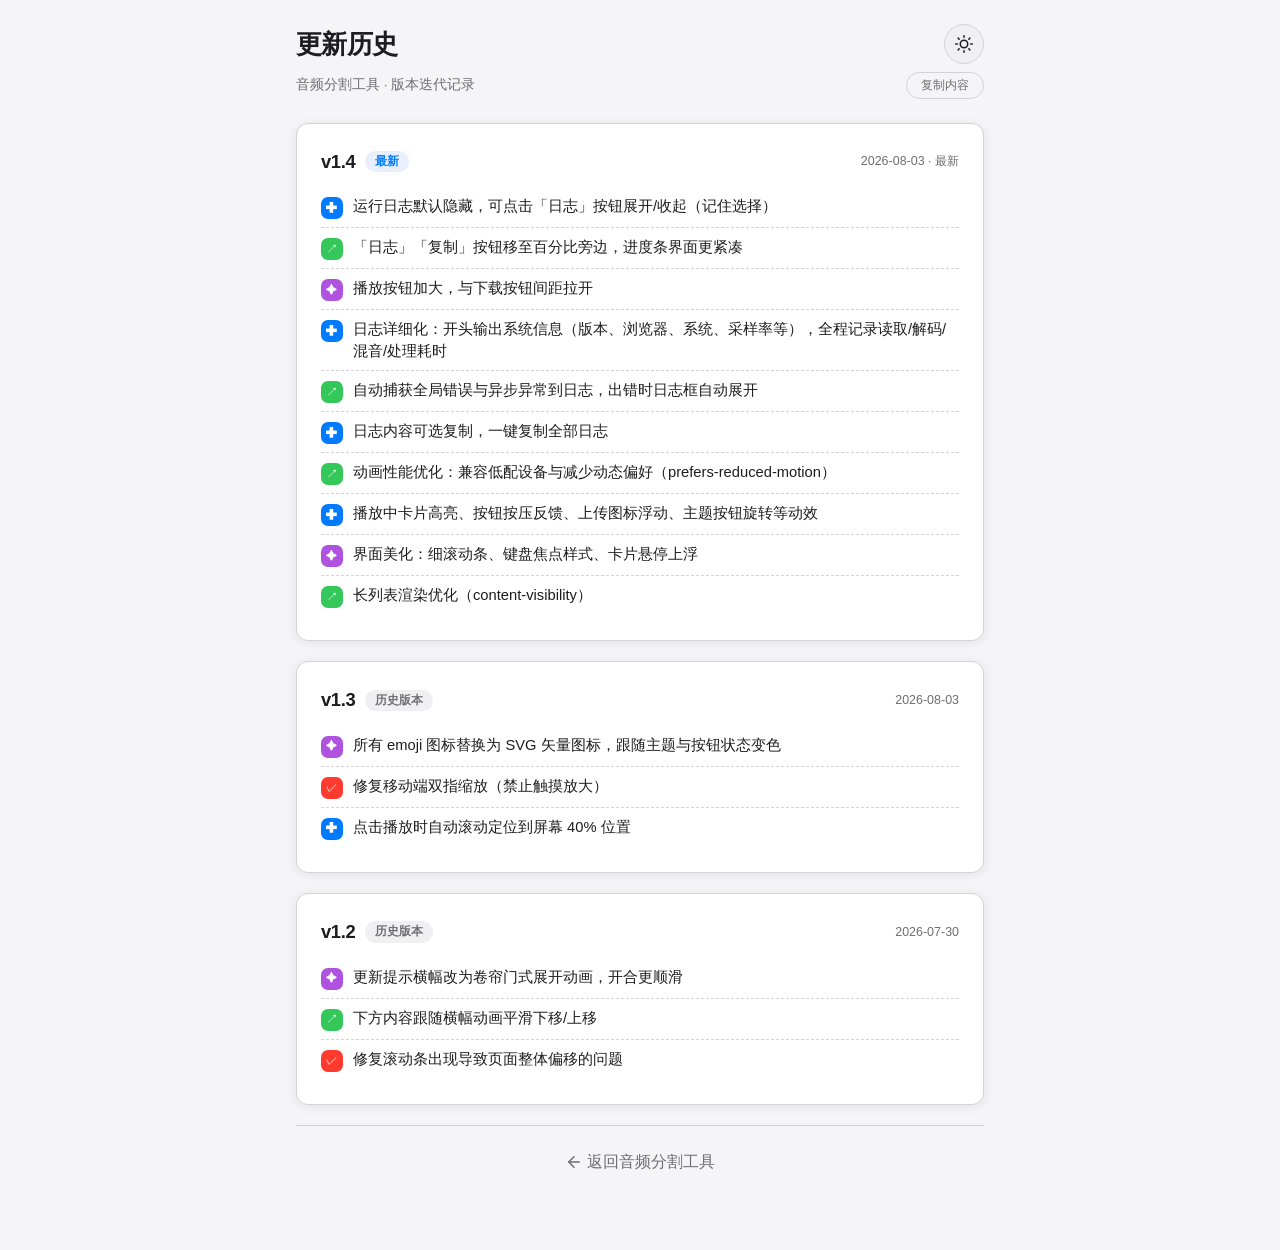
==== update.html @ 3575a450 "Add files via upload" ====
<!DOCTYPE html>
<html lang="zh-CN">
<head>
<meta charset="UTF-8">
<meta name="viewport" content="width=device-width, initial-scale=1.0, maximum-scale=1, user-scalable=no">
<title>更新历史 · 音频分割工具</title>
<link rel="icon" href="data:image/svg+xml,<svg xmlns='http://www.w3.org/2000/svg' viewBox='0 0 24 24'><path fill='%23007bff' d='M4 12a8 8 0 1 1 16 0h-1a2 2 0 0 0-2 2v3a2 2 0 0 0 2 2h1a2 2 0 0 0 2-2v-5a10 10 0 0 0-20 0v5a2 2 0 0 0 2 2h1a2 2 0 0 0 2-2v-3a2 2 0 0 0-2-2z'/></svg>">
<style>
:root {
  --bg: #f5f5f7;
  --surface: #ffffff;
  --surface2: #f0f0f2;
  --text: #1d1d1f;
  --text2: #6e6e73;
  --border: #d2d2d7;
  --primary: #007aff;
  --primary-hover: #0062cc;
  --primary-light: #e8f0fe;
  --success: #34c759;
  --danger: #ff3b30;
  --purple: #af52de;
  --shadow: 0 2px 12px rgba(0,0,0,0.08);
  --radius: 12px;
  --radius-sm: 8px;
}
[data-theme=dark] {
  --bg: #1c1c1e;
  --surface: #2c2c2e;
  --surface2: #3a3a3c;
  --text: #f5f5f7;
  --text2: #a1a1a6;
  --border: #48484a;
  --primary: #0a84ff;
  --primary-hover: #409cff;
  --primary-light: #1c3a5e;
  --purple: #bf5af2;
  --shadow: 0 2px 12px rgba(0,0,0,0.3);
}

*, *::before, *::after { box-sizing: border-box; margin: 0; padding: 0; }
html { font-size: 16px; }
html, body { touch-action: manipulation; overscroll-behavior: none; }
body {
  font-family: -apple-system, BlinkMacSystemFont, "Segoe UI", Roboto, "Helvetica Neue", Arial, "Noto Sans SC", sans-serif;
  background: var(--bg); color: var(--text); min-height: 100vh; line-height: 1.5;
  scrollbar-gutter: stable;
  transition: background .3s, color .3s;
  -webkit-user-select: none; user-select: none;
}

.container { max-width: 720px; margin: 0 auto; padding: 24px 16px 60px; }

header { display: flex; align-items: center; justify-content: space-between; margin-bottom: 8px; }
header h1 { font-size: 1.6rem; font-weight: 700; letter-spacing: -.02em; color: var(--text); }
.theme-btn {
  background: var(--surface2); border: 1px solid var(--border); border-radius: 50%;
  width: 40px; height: 40px; cursor: pointer; display: flex; align-items: center; justify-content: center;
  transition: background .25s, transform .25s; color: var(--text);
}
.theme-btn:hover { background: var(--border); transform: rotate(20deg) scale(1.05); }
.theme-btn:active { transform: rotate(20deg) scale(.95); }

.subtitle-row { display: flex; align-items: center; justify-content: space-between; margin-bottom: 24px; }
.subtitle { font-size: .85rem; color: var(--text2); }
.copy-btn {
  background: none; border: 1px solid var(--border); border-radius: 20px;
  color: var(--text2); font-size: .78rem; padding: 3px 14px; cursor: pointer;
  transition: .2s; font-family: inherit; line-height: 1.5;
}
.copy-btn:hover { color: var(--primary); border-color: var(--primary); }

.card {
  background: var(--surface); border-radius: var(--radius); box-shadow: var(--shadow);
  padding: 24px; margin-bottom: 20px; border: 1px solid var(--border);
  transition: background .3s, border-color .3s, box-shadow .3s;
  animation: fadeUp .4s cubic-bezier(.2,.8,.2,1) backwards;
  -webkit-user-select: text; user-select: text;
}
.card:nth-of-type(2) { animation-delay: .06s; }
.card:nth-of-type(3) { animation-delay: .12s; }
.card:nth-of-type(4) { animation-delay: .18s; }

@keyframes fadeUp { from { opacity: 0; transform: translateY(8px); } to { opacity: 1; transform: translateY(0); } }

.vhead { display: flex; align-items: center; gap: 10px; margin-bottom: 12px; flex-wrap: wrap; }
.vver { font-size: 1.15rem; font-weight: 700; letter-spacing: -.02em; }
.tag {
  font-size: .72rem; font-weight: 600; padding: 2px 10px; border-radius: 20px;
  color: var(--primary); background: var(--primary-light);
}
.tag.outdated { color: var(--text2); background: var(--surface2); }
.vdate { margin-left: auto; font-size: .78rem; color: var(--text2); }

ul { list-style: none; }
li {
  display: flex; gap: 10px; align-items: flex-start;
  padding: 8px 0; border-bottom: 1px dashed var(--border); font-size: .92rem;
}
li:last-child { border-bottom: none; }
li .ic {
  flex-shrink: 0; width: 22px; height: 22px; border-radius: 7px;
  display: flex; align-items: center; justify-content: center; font-size: .72rem; margin-top: 2px;
}
.ic.t-new { background: var(--primary); color: #fff; }
.ic.t-fix { background: var(--danger); color: #fff; }
.ic.t-opt { background: var(--success); color: #fff; }
.ic.t-ui  { background: var(--purple); color: #fff; }

.footer {
  display: flex; justify-content: center; gap: 20px; padding: 24px 0 16px;
  border-top: 1px solid var(--border); margin-top: 8px;
}
.footer a { color: var(--text2); transition: color .2s; text-decoration: none; display: flex; align-items: center; gap: 4px; }
.footer a:hover { color: var(--text); }

:focus-visible { outline: 2px solid var(--primary); outline-offset: 2px; border-radius: 4px; }
::-webkit-scrollbar { width: 10px; height: 10px; }
::-webkit-scrollbar-track { background: transparent; }
::-webkit-scrollbar-thumb { background: var(--border); border-radius: 8px; border: 2px solid var(--bg); }
::-webkit-scrollbar-thumb:hover { background: var(--text2); }
* { scrollbar-width: thin; scrollbar-color: var(--border) transparent; }

@media (prefers-reduced-motion: reduce) {
  *, *::before, *::after {
    animation-duration: .01ms !important;
    animation-iteration-count: 1 !important;
    transition-duration: .01ms !important;
    scroll-behavior: auto !important;
  }
}

::view-transition-old(root) { animation: none; z-index: 1; }
::view-transition-new(root) {
  animation: circle-in .8s ease-out both;
  z-index: 2;
}
@keyframes circle-in {
  from { clip-path: circle(0% at var(--click-x, 50%) var(--click-y, 50%)); }
  to { clip-path: circle(150% at var(--click-x, 50%) var(--click-y, 50%)); }
}
</style>
</head>
<body>
<div class="container">
<header>
  <h1>更新历史</h1>
  <button class="theme-btn" id="themeBtn" title="切换主题">
    <svg viewBox="0 0 24 24" width="18" height="18" fill="none" stroke="currentColor" stroke-width="2" stroke-linecap="round" stroke-linejoin="round" aria-hidden="true"><circle cx="12" cy="12" r="5"/><path d="M12 1v2M12 21v2M4.2 4.2l1.4 1.4M18.4 18.4l1.4 1.4M1 12h2M21 12h2M4.2 19.8l1.4-1.4M18.4 5.6l1.4-1.4"/></svg>
  </button>
</header>
<div class="subtitle-row">
  <span class="subtitle">音频分割工具 · 版本迭代记录</span>
  <button type="button" class="copy-btn" id="copyBtn" title="复制全部更新内容与时间">复制内容</button>
</div>

<div id="list"></div>

<footer class="footer">
  <a href="index.html" title="返回主页面">
    <svg viewBox="0 0 24 24" height="18" width="18" fill="none" stroke="currentColor" stroke-width="2" stroke-linecap="round" stroke-linejoin="round" aria-hidden="true"><path d="M19 12H5"/><path d="M12 19l-7-7 7-7"/></svg>
    返回音频分割工具
  </a>
</footer>
</div>

<script>
var HISTORY = [
  {
    ver: 'v1.4', date: '2026-08-03 · 最新', latest: true,
    items: [
      ['new', '运行日志默认隐藏，可点击「日志」按钮展开/收起（记住选择）'],
      ['opt', '「日志」「复制」按钮移至百分比旁边，进度条界面更紧凑'],
      ['ui',  '播放按钮加大，与下载按钮间距拉开'],
      ['new', '日志详细化：开头输出系统信息（版本、浏览器、系统、采样率等），全程记录读取/解码/混音/处理耗时'],
      ['opt', '自动捕获全局错误与异步异常到日志，出错时日志框自动展开'],
      ['new', '日志内容可选复制，一键复制全部日志'],
      ['opt', '动画性能优化：兼容低配设备与减少动态偏好（prefers-reduced-motion）'],
      ['new', '播放中卡片高亮、按钮按压反馈、上传图标浮动、主题按钮旋转等动效'],
      ['ui',  '界面美化：细滚动条、键盘焦点样式、卡片悬停上浮'],
      ['opt', '长列表渲染优化（content-visibility）']
    ]
  },
  {
    ver: 'v1.3', date: '2026-08-03', latest: false,
    items: [
      ['ui',  '所有 emoji 图标替换为 SVG 矢量图标，跟随主题与按钮状态变色'],
      ['fix', '修复移动端双指缩放（禁止触摸放大）'],
      ['new', '点击播放时自动滚动定位到屏幕 40% 位置']
    ]
  },
  {
    ver: 'v1.2', date: '2026-07-30', latest: false,
    items: [
      ['ui',  '更新提示横幅改为卷帘门式展开动画，开合更顺滑'],
      ['opt', '下方内容跟随横幅动画平滑下移/上移'],
      ['fix', '修复滚动条出现导致页面整体偏移的问题']
    ]
  }
];

var LABELS = { new: '新增', fix: '修复', opt: '优化', ui: '界面' };
var ICON_CLASS = { new: 't-new', fix: 't-fix', opt: 't-opt', ui: 't-ui' };
var ICONS = { new: '✚', fix: '✓', opt: '↗', ui: '✦' };

function render() {
  var list = document.getElementById('list');
  var html = '';
  for (var v = 0; v < HISTORY.length; v++) {
    var entry = HISTORY[v];
    html += '<div class="card">';
    html += '<div class="vhead">';
    html += '<span class="vver">' + entry.ver + '</span>';
    html += '<span class="tag' + (entry.latest ? '' : ' outdated') + '">' + (entry.latest ? '最新' : '历史版本') + '</span>';
    if (entry.date) html += '<span class="vdate">' + entry.date + '</span>';
    html += '</div><ul>';
    for (var i = 0; i < entry.items.length; i++) {
      var it = entry.items[i];
      html += '<li><span class="ic ' + ICON_CLASS[it[0]] + '" title="' + LABELS[it[0]] + '">' + ICONS[it[0]] + '</span><span>' + it[1] + '</span></li>';
    }
    html += '</ul></div>';
  }
  list.innerHTML = html;
}

function getTheme() {
  var s = localStorage.getItem('theme');
  if (s) return s;
  try { if (window.matchMedia('(prefers-color-scheme: dark)').matches) return 'dark'; } catch(e) {}
  return 'light';
}
function apply(t) {
  document.documentElement.setAttribute('data-theme', t);
  var btn = document.getElementById('themeBtn');
  btn.innerHTML = t === 'dark'
    ? '<svg viewBox="0 0 24 24" width="18" height="18" fill="none" stroke="currentColor" stroke-width="2" stroke-linecap="round" stroke-linejoin="round" aria-hidden="true"><path d="M21 12.8A9 9 0 1 1 11.2 3a7 7 0 0 0 9.8 9.8z"/></svg>'
    : '<svg viewBox="0 0 24 24" width="18" height="18" fill="none" stroke="currentColor" stroke-width="2" stroke-linecap="round" stroke-linejoin="round" aria-hidden="true"><circle cx="12" cy="12" r="5"/><path d="M12 1v2M12 21v2M4.2 4.2l1.4 1.4M18.4 18.4l1.4 1.4M1 12h2M21 12h2M4.2 19.8l1.4-1.4M18.4 5.6l1.4-1.4"/></svg>';
}
document.getElementById('themeBtn').addEventListener('click', function(e) {
  var x = e.clientX, y = e.clientY;
  document.documentElement.style.setProperty('--click-x', x + 'px');
  document.documentElement.style.setProperty('--click-y', y + 'px');
  var current = document.documentElement.getAttribute('data-theme');
  var next = current === 'dark' ? 'light' : 'dark';
  localStorage.setItem('theme', next);
  try {
    if (document.startViewTransition) {
      document.startViewTransition(function() { apply(next); });
    } else {
      apply(next);
    }
  } catch(err) {
    apply(next);
  }
});
apply(getTheme());
render();

function buildCopyText() {
  var lines = [];
  for (var v = 0; v < HISTORY.length; v++) {
    var e = HISTORY[v];
    lines.push(e.ver + '  更新时间: ' + (e.date || ''));
    for (var i = 0; i < e.items.length; i++) lines.push('- ' + e.items[i][1]);
    lines.push('');
  }
  return lines.join('\n').trim();
}
function legacyCopy(text, done) {
  var ta = document.createElement('textarea');
  ta.value = text;
  ta.style.position = 'fixed';
  ta.style.opacity = '0';
  document.body.appendChild(ta);
  ta.select();
  var ok = false;
  try { ok = document.execCommand('copy'); } catch(e) { ok = false; }
  ta.remove();
  done(ok);
}
var copyBtn = document.getElementById('copyBtn');
copyBtn.addEventListener('click', function() {
  var text = buildCopyText();
  function done(ok) {
    copyBtn.textContent = ok ? '已复制' : '复制失败';
    copyBtn.style.color = ok ? 'var(--success)' : 'var(--danger)';
    setTimeout(function() { copyBtn.textContent = '复制内容'; copyBtn.style.color = ''; }, 1500);
  }
  if (navigator.clipboard && navigator.clipboard.writeText) {
    navigator.clipboard.writeText(text).then(function() { done(true); })
      .catch(function() { legacyCopy(text, done); });
  } else {
    legacyCopy(text, done);
  }
});
</script>
</body>
</html>
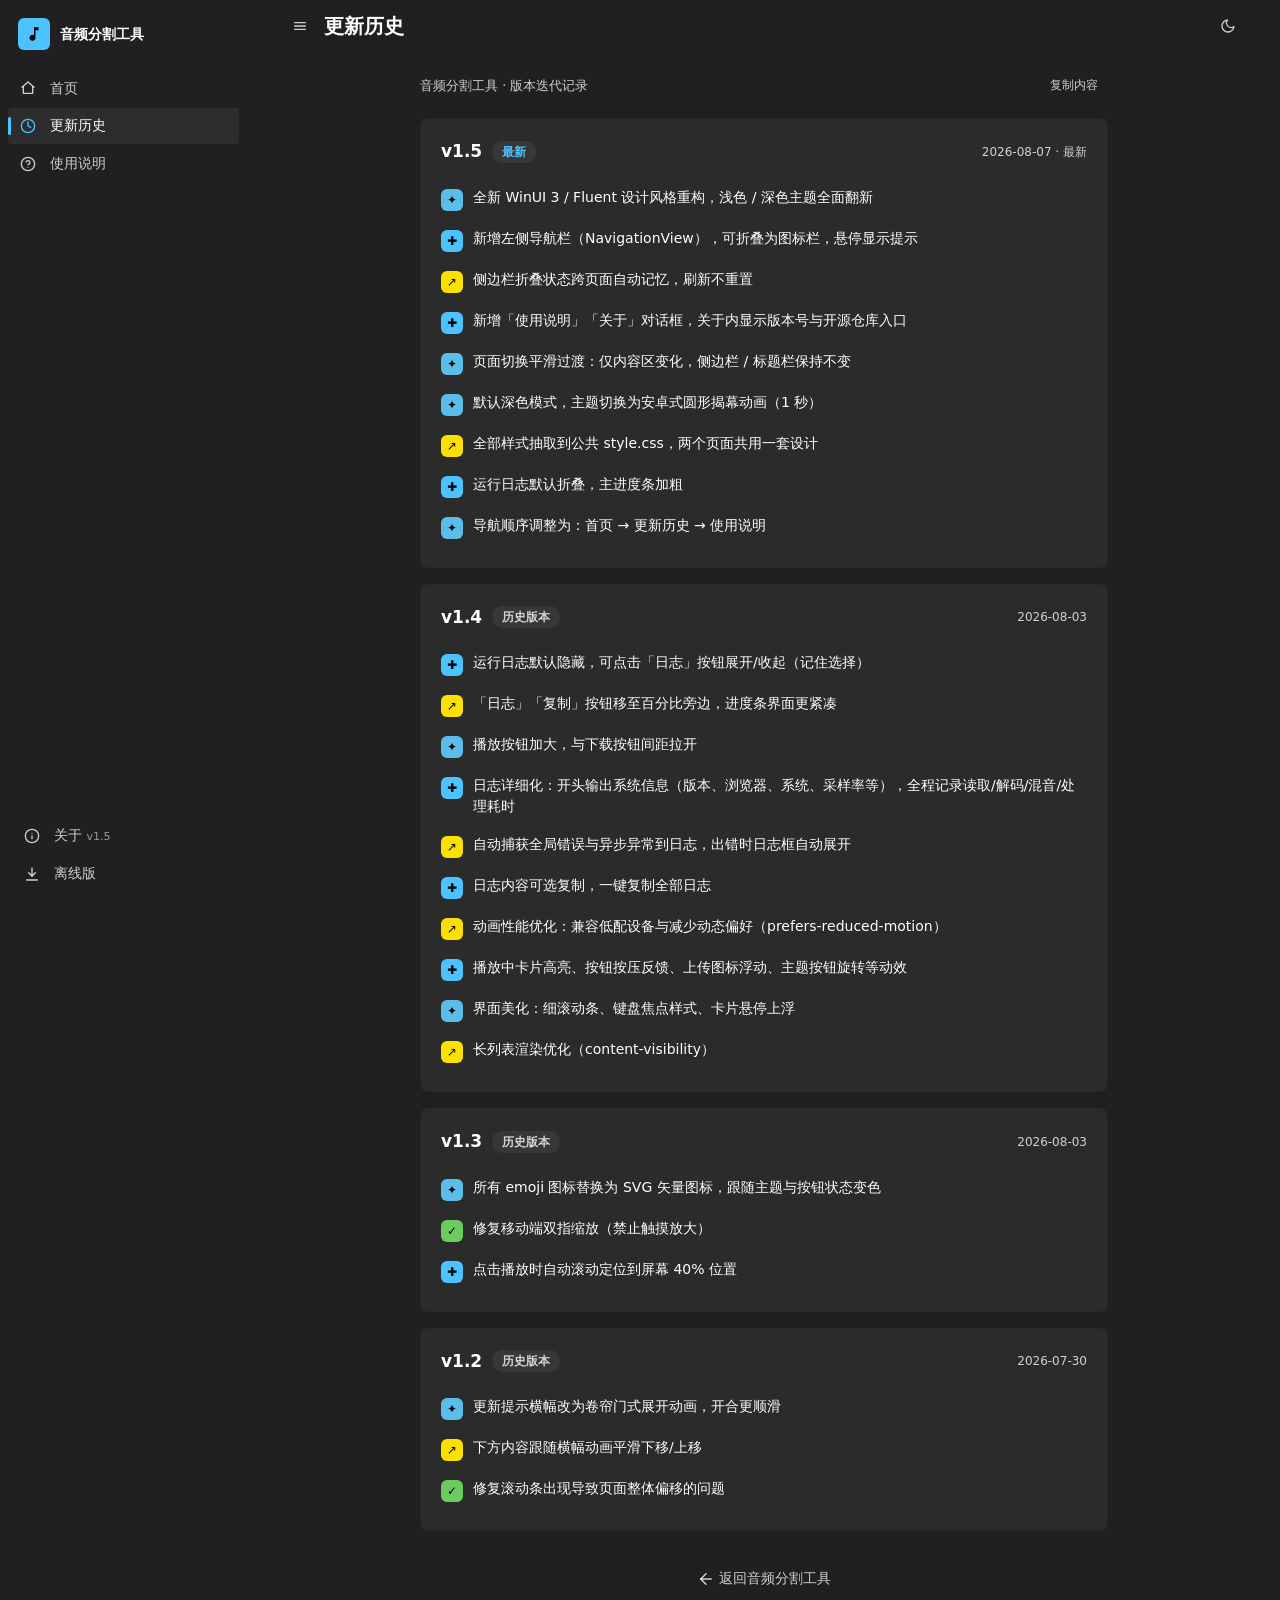
==== commit c4bc80a5: "1.5" ====
--- a/update.html
+++ b/update.html
@@ -4,151 +4,57 @@
 <meta charset="UTF-8">
 <meta name="viewport" content="width=device-width, initial-scale=1.0, maximum-scale=1, user-scalable=no">
 <title>更新历史 · 音频分割工具</title>
-<link rel="icon" href="data:image/svg+xml,<svg xmlns='http://www.w3.org/2000/svg' viewBox='0 0 24 24'><path fill='%23007bff' d='M4 12a8 8 0 1 1 16 0h-1a2 2 0 0 0-2 2v3a2 2 0 0 0 2 2h1a2 2 0 0 0 2-2v-5a10 10 0 0 0-20 0v5a2 2 0 0 0 2 2h1a2 2 0 0 0 2-2v-3a2 2 0 0 0-2-2z'/></svg>">
-<style>
-:root {
-  --bg: #f5f5f7;
-  --surface: #ffffff;
-  --surface2: #f0f0f2;
-  --text: #1d1d1f;
-  --text2: #6e6e73;
-  --border: #d2d2d7;
-  --primary: #007aff;
-  --primary-hover: #0062cc;
-  --primary-light: #e8f0fe;
-  --success: #34c759;
-  --danger: #ff3b30;
-  --purple: #af52de;
-  --shadow: 0 2px 12px rgba(0,0,0,0.08);
-  --radius: 12px;
-  --radius-sm: 8px;
-}
-[data-theme=dark] {
-  --bg: #1c1c1e;
-  --surface: #2c2c2e;
-  --surface2: #3a3a3c;
-  --text: #f5f5f7;
-  --text2: #a1a1a6;
-  --border: #48484a;
-  --primary: #0a84ff;
-  --primary-hover: #409cff;
-  --primary-light: #1c3a5e;
-  --purple: #bf5af2;
-  --shadow: 0 2px 12px rgba(0,0,0,0.3);
-}
-
-*, *::before, *::after { box-sizing: border-box; margin: 0; padding: 0; }
-html { font-size: 16px; }
-html, body { touch-action: manipulation; overscroll-behavior: none; }
-body {
-  font-family: -apple-system, BlinkMacSystemFont, "Segoe UI", Roboto, "Helvetica Neue", Arial, "Noto Sans SC", sans-serif;
-  background: var(--bg); color: var(--text); min-height: 100vh; line-height: 1.5;
-  scrollbar-gutter: stable;
-  transition: background .3s, color .3s;
-  -webkit-user-select: none; user-select: none;
-}
-
-.container { max-width: 720px; margin: 0 auto; padding: 24px 16px 60px; }
-
-header { display: flex; align-items: center; justify-content: space-between; margin-bottom: 8px; }
-header h1 { font-size: 1.6rem; font-weight: 700; letter-spacing: -.02em; color: var(--text); }
-.theme-btn {
-  background: var(--surface2); border: 1px solid var(--border); border-radius: 50%;
-  width: 40px; height: 40px; cursor: pointer; display: flex; align-items: center; justify-content: center;
-  transition: background .25s, transform .25s; color: var(--text);
-}
-.theme-btn:hover { background: var(--border); transform: rotate(20deg) scale(1.05); }
-.theme-btn:active { transform: rotate(20deg) scale(.95); }
-
-.subtitle-row { display: flex; align-items: center; justify-content: space-between; margin-bottom: 24px; }
-.subtitle { font-size: .85rem; color: var(--text2); }
-.copy-btn {
-  background: none; border: 1px solid var(--border); border-radius: 20px;
-  color: var(--text2); font-size: .78rem; padding: 3px 14px; cursor: pointer;
-  transition: .2s; font-family: inherit; line-height: 1.5;
-}
-.copy-btn:hover { color: var(--primary); border-color: var(--primary); }
-
-.card {
-  background: var(--surface); border-radius: var(--radius); box-shadow: var(--shadow);
-  padding: 24px; margin-bottom: 20px; border: 1px solid var(--border);
-  transition: background .3s, border-color .3s, box-shadow .3s;
-  animation: fadeUp .4s cubic-bezier(.2,.8,.2,1) backwards;
-  -webkit-user-select: text; user-select: text;
-}
-.card:nth-of-type(2) { animation-delay: .06s; }
-.card:nth-of-type(3) { animation-delay: .12s; }
-.card:nth-of-type(4) { animation-delay: .18s; }
-
-@keyframes fadeUp { from { opacity: 0; transform: translateY(8px); } to { opacity: 1; transform: translateY(0); } }
-
-.vhead { display: flex; align-items: center; gap: 10px; margin-bottom: 12px; flex-wrap: wrap; }
-.vver { font-size: 1.15rem; font-weight: 700; letter-spacing: -.02em; }
-.tag {
-  font-size: .72rem; font-weight: 600; padding: 2px 10px; border-radius: 20px;
-  color: var(--primary); background: var(--primary-light);
-}
-.tag.outdated { color: var(--text2); background: var(--surface2); }
-.vdate { margin-left: auto; font-size: .78rem; color: var(--text2); }
-
-ul { list-style: none; }
-li {
-  display: flex; gap: 10px; align-items: flex-start;
-  padding: 8px 0; border-bottom: 1px dashed var(--border); font-size: .92rem;
-}
-li:last-child { border-bottom: none; }
-li .ic {
-  flex-shrink: 0; width: 22px; height: 22px; border-radius: 7px;
-  display: flex; align-items: center; justify-content: center; font-size: .72rem; margin-top: 2px;
-}
-.ic.t-new { background: var(--primary); color: #fff; }
-.ic.t-fix { background: var(--danger); color: #fff; }
-.ic.t-opt { background: var(--success); color: #fff; }
-.ic.t-ui  { background: var(--purple); color: #fff; }
-
-.footer {
-  display: flex; justify-content: center; gap: 20px; padding: 24px 0 16px;
-  border-top: 1px solid var(--border); margin-top: 8px;
-}
-.footer a { color: var(--text2); transition: color .2s; text-decoration: none; display: flex; align-items: center; gap: 4px; }
-.footer a:hover { color: var(--text); }
-
-:focus-visible { outline: 2px solid var(--primary); outline-offset: 2px; border-radius: 4px; }
-::-webkit-scrollbar { width: 10px; height: 10px; }
-::-webkit-scrollbar-track { background: transparent; }
-::-webkit-scrollbar-thumb { background: var(--border); border-radius: 8px; border: 2px solid var(--bg); }
-::-webkit-scrollbar-thumb:hover { background: var(--text2); }
-* { scrollbar-width: thin; scrollbar-color: var(--border) transparent; }
-
-@media (prefers-reduced-motion: reduce) {
-  *, *::before, *::after {
-    animation-duration: .01ms !important;
-    animation-iteration-count: 1 !important;
-    transition-duration: .01ms !important;
-    scroll-behavior: auto !important;
-  }
-}
-
-::view-transition-old(root) { animation: none; z-index: 1; }
-::view-transition-new(root) {
-  animation: circle-in .8s ease-out both;
-  z-index: 2;
-}
-@keyframes circle-in {
-  from { clip-path: circle(0% at var(--click-x, 50%) var(--click-y, 50%)); }
-  to { clip-path: circle(150% at var(--click-x, 50%) var(--click-y, 50%)); }
-}
-</style>
+<link rel="icon" href="data:image/svg+xml,<svg xmlns='http://www.w3.org/2000/svg' viewBox='0 0 24 24'><path fill='%230067c0' d='M4 12a8 8 0 1 1 16 0h-1a2 2 0 0 0-2 2v3a2 2 0 0 0 2 2h1a2 2 0 0 0 2-2v-5a10 10 0 0 0-20 0v5a2 2 0 0 0 2 2h1a2 2 0 0 0 2-2v-3a2 2 0 0 0-2-2z'/></svg>">
+<script>
+(function(){ try { if (sessionStorage.getItem('navAnimate') === '1') { sessionStorage.removeItem('navAnimate'); document.documentElement.className += ' page-in'; } } catch(e){} })();
+</script>
+<link rel="stylesheet" href="style.css">
 </head>
-<body>
-<div class="container">
-<header>
-  <h1>更新历史</h1>
-  <button class="theme-btn" id="themeBtn" title="切换主题">
-    <svg viewBox="0 0 24 24" width="18" height="18" fill="none" stroke="currentColor" stroke-width="2" stroke-linecap="round" stroke-linejoin="round" aria-hidden="true"><circle cx="12" cy="12" r="5"/><path d="M12 1v2M12 21v2M4.2 4.2l1.4 1.4M18.4 18.4l1.4 1.4M1 12h2M21 12h2M4.2 19.8l1.4-1.4M18.4 5.6l1.4-1.4"/></svg>
-  </button>
-</header>
-<div class="subtitle-row">
+<body class="page-history">
+<div class="nav-scrim" id="navScrim"></div>
+<div class="nav-view">
+<nav class="nav-pane" id="navPane">
+  <div class="nav-app">
+    <div class="app-icon"><svg viewBox="0 0 24 24" width="18" height="18" fill="currentColor" aria-hidden="true"><path d="M12 3v10.55A4 4 0 1 0 14 17V7h4V3z"/></svg></div>
+    <div class="nav-title">音频分割工具</div>
+  </div>
+  <div class="nav-items">
+    <a class="nav-item" href="index.html" data-tip="首页">
+      <span class="nav-ic"><svg viewBox="0 0 24 24" fill="none" stroke="currentColor" stroke-width="2" stroke-linecap="round" stroke-linejoin="round" aria-hidden="true"><path d="M3 11l9-8 9 8"/><path d="M5 10v10h14V10"/></svg></span>
+      <span class="nav-label">首页</span>
+    </a>
+    <button type="button" class="nav-item active" data-nav="history" data-tip="更新历史">
+      <span class="nav-ic"><svg viewBox="0 0 24 24" fill="none" stroke="currentColor" stroke-width="2" stroke-linecap="round" stroke-linejoin="round" aria-hidden="true"><circle cx="12" cy="12" r="10"/><path d="M12 6v6l4 2"/></svg></span>
+      <span class="nav-label">更新历史</span>
+    </button>
+    <button type="button" class="nav-item" data-nav="help" data-action="help" data-tip="使用说明">
+      <span class="nav-ic"><svg viewBox="0 0 24 24" fill="none" stroke="currentColor" stroke-width="2" stroke-linecap="round" stroke-linejoin="round" aria-hidden="true"><circle cx="12" cy="12" r="10"/><path d="M9.09 9a3 3 0 0 1 5.83 1c0 2-3 3-3 3"/><path d="M12 17h.01"/></svg></span>
+      <span class="nav-label">使用说明</span>
+    </button>
+  </div>
+  <div class="nav-footer">
+    <button type="button" class="nav-item" data-nav="about" data-action="about" data-tip="关于">
+      <span class="nav-ic"><svg viewBox="0 0 24 24" fill="none" stroke="currentColor" stroke-width="2" stroke-linecap="round" stroke-linejoin="round" aria-hidden="true"><circle cx="12" cy="12" r="10"/><path d="M12 16v-4"/><path d="M12 8h.01"/></svg></span>
+      <span class="nav-label">关于 <span class="nav-version" id="navAboutVer"></span></span>
+    </button>
+    <button type="button" class="nav-item" data-action="download" data-tip="离线版">
+      <span class="nav-ic"><svg viewBox="0 0 24 24" fill="none" stroke="currentColor" stroke-width="2" stroke-linecap="round" stroke-linejoin="round" aria-hidden="true"><path d="M12 3v12"/><path d="M7 10l5 5 5-5"/><path d="M4 21h16"/></svg></span>
+      <span class="nav-label">离线版</span>
+    </button>
+  </div>
+</nav>
+<div class="nav-content">
+  <div class="title-bar">
+    <button type="button" class="icon-btn" id="paneToggle" title="展开 / 收起导航">
+      <svg viewBox="0 0 24 24" width="18" height="18" fill="none" stroke="currentColor" stroke-width="2" stroke-linecap="round" stroke-linejoin="round" aria-hidden="true"><path d="M4 7h16M4 12h16M4 17h16"/></svg>
+    </button>
+    <h2 class="page-title">更新历史</h2>
+    <button class="icon-btn theme-btn" id="themeBtn" title="切换主题">
+      <svg viewBox="0 0 24 24" width="18" height="18" fill="none" stroke="currentColor" stroke-width="2" stroke-linecap="round" stroke-linejoin="round" aria-hidden="true"><circle cx="12" cy="12" r="5"/><path d="M12 1v2M12 21v2M4.2 4.2l1.4 1.4M18.4 18.4l1.4 1.4M1 12h2M21 12h2M4.2 19.8l1.4-1.4M18.4 5.6l1.4-1.4"/></svg>
+    </button>
+  </div>
+  <div class="container">
+  <div class="subtitle-row">
   <span class="subtitle">音频分割工具 · 版本迭代记录</span>
   <button type="button" class="copy-btn" id="copyBtn" title="复制全部更新内容与时间">复制内容</button>
 </div>
@@ -161,12 +67,73 @@
     返回音频分割工具
   </a>
 </footer>
+  </div>
+</div>
+</div>
+
+<div class="dialog-overlay" id="helpDialog" role="dialog" aria-modal="true" aria-label="使用说明">
+  <div class="dialog">
+    <div class="dialog-title">使用说明</div>
+    <div class="dialog-content">
+      <p>纯前端音频分割工具，基于静音检测自动切割，音频文件不会上传到服务器。</p>
+      <ul>
+        <li>拖拽或点击上传音频，支持 MP3、WAV、OGG、FLAC、M4A</li>
+        <li>调整静音参数：最小静音长度、静音阈值、保留静音</li>
+        <li>点击「开始分割」，实时查看处理进度与日志</li>
+        <li>在线试听每个片段，或单独下载 / 一键打包 ZIP</li>
+        <li>「波形图」开关可预览片段波形；右上角切换深色 / 浅色主题</li>
+        <li>空格键快速播放 / 暂停第一段，Esc 停止播放</li>
+      </ul>
+    </div>
+    <div class="dialog-actions">
+      <button class="btn btn-accent" id="helpCloseBtn">关闭</button>
+    </div>
+  </div>
+</div>
+
+<div class="dialog-overlay" id="aboutDialog" role="dialog" aria-modal="true" aria-label="关于">
+  <div class="dialog">
+    <div class="dialog-title">关于</div>
+    <div class="dialog-content">
+      <div class="about-app">
+        <div class="about-icon"><svg viewBox="0 0 24 24" width="24" height="24" fill="currentColor" aria-hidden="true"><path d="M12 3v10.55A4 4 0 1 0 14 17V7h4V3z"/></svg></div>
+        <div>
+          <div class="about-name">音频分割工具</div>
+          <div class="about-desc">纯前端音频分割工具，基于静音检测自动切割，音频文件不会上传到服务器。</div>
+          <div class="about-version" id="aboutVer"></div>
+        </div>
+      </div>
+      <div class="about-contact">
+        <span>开源仓库</span>
+        <a class="about-github" href="https://github.com/BCMOJANG/English-segmentation" target="_blank" rel="noopener" title="GitHub">
+          <svg viewBox="0 0 16 16" width="20" height="20" fill="currentColor" aria-hidden="true"><path d="M8 0C3.58 0 0 3.58 0 8c0 3.54 2.29 6.53 5.47 7.59.4.07.55-.17.55-.38 0-.19-.01-.82-.01-1.49-2.01.37-2.53-.49-2.69-.94-.09-.23-.48-.94-.82-1.13-.28-.15-.68-.52-.01-.53.63-.01 1.08.58 1.23.82.72 1.21 1.87.87 2.33.66.07-.52.28-.87.51-1.07-1.78-.2-3.64-.89-3.64-3.95 0-.87.31-1.59.82-2.15-.08-.2-.36-1.02.08-2.12 0 0 .67-.21 2.2.82.64-.18 1.32-.27 2-.27.68 0 1.36.09 2 .27 1.53-1.04 2.2-.82 2.2-.82.44 1.1.16 1.92.08 2.12.51.56.82 1.27.82 2.15 0 3.07-1.87 3.75-3.65 3.95.29.25.54.73.54 1.48 0 1.07-.01 1.93-.01 2.2 0 .21.15.46.55.38A8.013 8.013 0 0016 8c0-4.42-3.58-8-8-8z"/></svg>
+        </a>
+      </div>
+    </div>
+    <div class="dialog-actions">
+      <button class="btn btn-accent" id="aboutCloseBtn">关闭</button>
+    </div>
+  </div>
 </div>
 
 <script>
 var HISTORY = [
   {
-    ver: 'v1.4', date: '2026-08-03 · 最新', latest: true,
+    ver: 'v1.5', date: '2026-08-07 · 最新', latest: true,
+    items: [
+      ['ui',  '全新 WinUI 3 / Fluent 设计风格重构，浅色 / 深色主题全面翻新'],
+      ['new', '新增左侧导航栏（NavigationView），可折叠为图标栏，悬停显示提示'],
+      ['opt', '侧边栏折叠状态跨页面自动记忆，刷新不重置'],
+      ['new', '新增「使用说明」「关于」对话框，关于内显示版本号与开源仓库入口'],
+      ['ui',  '页面切换平滑过渡：仅内容区变化，侧边栏 / 标题栏保持不变'],
+      ['ui',  '默认深色模式，主题切换为安卓式圆形揭幕动画（1 秒）'],
+      ['opt', '全部样式抽取到公共 style.css，两个页面共用一套设计'],
+      ['new', '运行日志默认折叠，主进度条加粗'],
+      ['ui',  '导航顺序调整为：首页 → 更新历史 → 使用说明']
+    ]
+  },
+  {
+    ver: 'v1.4', date: '2026-08-03', latest: false,
     items: [
       ['new', '运行日志默认隐藏，可点击「日志」按钮展开/收起（记住选择）'],
       ['opt', '「日志」「复制」按钮移至百分比旁边，进度条界面更紧凑'],
@@ -226,7 +193,7 @@
   var s = localStorage.getItem('theme');
   if (s) return s;
   try { if (window.matchMedia('(prefers-color-scheme: dark)').matches) return 'dark'; } catch(e) {}
-  return 'light';
+  return 'dark';
 }
 function apply(t) {
   document.documentElement.setAttribute('data-theme', t);
@@ -242,18 +209,29 @@
   var current = document.documentElement.getAttribute('data-theme');
   var next = current === 'dark' ? 'light' : 'dark';
   localStorage.setItem('theme', next);
-  try {
-    if (document.startViewTransition) {
-      document.startViewTransition(function() { apply(next); });
-    } else {
-      apply(next);
-    }
-  } catch(err) {
-    apply(next);
+  var applied = false;
+  function doApply() { if (!applied) { applied = true; apply(next); } }
+  if (document.startViewTransition) {
+    try {
+      var tr = document.startViewTransition(doApply);
+      if (tr && tr.finished && tr.finished.catch) tr.finished.catch(function() {});
+    } catch(err) {
+      doApply();
+    }
+  } else {
+    doApply();
   }
 });
 apply(getTheme());
 render();
+
+window.addEventListener('unhandledrejection', function(e) {
+  var r = e.reason;
+  if (r && /transition/i.test(r.message || '')) {
+    if (e.preventDefault) e.preventDefault();
+    return;
+  }
+});
 
 function buildCopyText() {
   var lines = [];
@@ -292,6 +270,124 @@
     legacyCopy(text, done);
   }
 });
+
+function getInlineCss() {
+  var css = '';
+  try {
+    var sheets = document.styleSheets;
+    for (var i = 0; i < sheets.length; i++) {
+      try {
+        var rules = sheets[i].cssRules;
+        for (var j = 0; j < rules.length; j++) css += rules[j].cssText + '\n';
+      } catch(e) {}
+    }
+  } catch(e) {}
+  return css;
+}
+function downloadHtmlPage() {
+  var html = '<!DOCTYPE html>\n' + document.documentElement.outerHTML;
+  function finish(css) {
+    if (css) html = html.replace(/<link rel="stylesheet" href="style\.css">/, '<style>\n' + css + '</style>');
+    var blob = new Blob([html], { type: 'text/html;charset=utf-8' });
+    var url = URL.createObjectURL(blob);
+    var a = document.createElement('a');
+    a.href = url;
+    a.download = '音频分割工具-更新历史.html';
+    document.body.appendChild(a);
+    a.click();
+    a.remove();
+    setTimeout(function() { URL.revokeObjectURL(url); }, 60000);
+  }
+  if (window.fetch) {
+    try {
+      fetch('style.css', { cache: 'no-cache' })
+        .then(function(r) { if (!r.ok) throw new Error(); return r.text(); })
+        .then(function(css) { finish(css); })
+        .catch(function() { finish(getInlineCss()); });
+      return;
+    } catch(e) {}
+  }
+  finish(getInlineCss());
+}
+
+(function() {
+  var pane = document.getElementById('navPane');
+  var toggleBtn = document.getElementById('paneToggle');
+  var scrim = document.getElementById('navScrim');
+  function isMobile() { return window.innerWidth <= 768; }
+  function saveState() {
+    try {
+      localStorage.setItem('navCollapsed', pane.classList.contains('collapsed') ? '1' : '0');
+      localStorage.setItem('navOpen', pane.classList.contains('open') ? '1' : '0');
+    } catch(e) {}
+  }
+  function setPane(open) {
+    if (isMobile()) {
+      pane.classList.toggle('open', open);
+      if (scrim) scrim.classList.toggle('show', open);
+    } else {
+      pane.classList.toggle('collapsed', !open);
+    }
+    saveState();
+  }
+  try {
+    if (isMobile()) {
+      if (localStorage.getItem('navOpen') === '1') { pane.classList.add('open'); if (scrim) scrim.classList.add('show'); }
+    } else if (localStorage.getItem('navCollapsed') === '1') {
+      pane.classList.add('collapsed');
+    }
+  } catch(e) {}
+  toggleBtn.addEventListener('click', function() {
+    setPane(isMobile() ? !pane.classList.contains('open') : pane.classList.contains('collapsed'));
+  });
+  if (scrim) scrim.addEventListener('click', function() { setPane(false); });
+  window.addEventListener('resize', function() {
+    if (!isMobile()) { pane.classList.remove('open'); if (scrim) scrim.classList.remove('show'); }
+  });
+  var helpDialog = document.getElementById('helpDialog');
+  var aboutDialog = document.getElementById('aboutDialog');
+  var navItems = document.querySelectorAll('.nav-item[data-action]');
+  for (var i = 0; i < navItems.length; i++) {
+    (function(n) {
+      n.addEventListener('click', function() {
+        var action = n.getAttribute('data-action');
+        if (action === 'help') {
+          if (helpDialog) helpDialog.classList.add('show');
+        } else if (action === 'about') {
+          if (aboutDialog) aboutDialog.classList.add('show');
+        } else if (action === 'download') {
+          downloadHtmlPage();
+        }
+      });
+    })(navItems[i]);
+  }
+  if (document.getElementById('helpCloseBtn')) document.getElementById('helpCloseBtn').addEventListener('click', function() { helpDialog.classList.remove('show'); });
+  if (helpDialog) helpDialog.addEventListener('click', function(e) { if (e.target === helpDialog) helpDialog.classList.remove('show'); });
+  if (document.getElementById('aboutCloseBtn')) document.getElementById('aboutCloseBtn').addEventListener('click', function() { aboutDialog.classList.remove('show'); });
+  if (aboutDialog) aboutDialog.addEventListener('click', function(e) { if (e.target === aboutDialog) aboutDialog.classList.remove('show'); });
+  document.addEventListener('keydown', function(e) {
+    if (e.key === 'Escape') {
+      if (helpDialog && helpDialog.classList.contains('show')) helpDialog.classList.remove('show');
+      else if (aboutDialog && aboutDialog.classList.contains('show')) aboutDialog.classList.remove('show');
+    }
+  });
+  var ver = (typeof HISTORY !== 'undefined' && HISTORY.length) ? HISTORY[0].ver : '';
+  if (document.getElementById('navAboutVer')) document.getElementById('navAboutVer').textContent = ver;
+  if (document.getElementById('aboutVer')) document.getElementById('aboutVer').textContent = '版本 ' + ver;
+  document.addEventListener('click', function(e) {
+    var t = e.target;
+    var a = t && t.closest ? t.closest('a[href]') : null;
+    if (!a) return;
+    var href = a.getAttribute('href');
+    if (!href || !/\.html$/.test(href)) return;
+    if (a.target === '_blank') return;
+    e.preventDefault();
+    try { sessionStorage.setItem('navAnimate', '1'); } catch(err) {}
+    var c = document.querySelector('.container');
+    if (c) { c.style.transition = 'opacity 140ms ease'; c.style.opacity = '0'; }
+    setTimeout(function() { window.location.href = href; }, 140);
+  });
+})();
 </script>
 </body>
 </html>
--- a/style.css
+++ b/style.css
@@ -0,0 +1,638 @@
+/* ============================================================
+   音频分割工具 · 公共样式 (WinUI 3 / Fluent)
+   index.html  <body class="page-app">
+   update.html <body class="page-history">
+   ============================================================ */
+
+:root {
+  --app-bg: #F3F3F3;
+  --layer-default: rgba(255,255,255,0.50);
+  --text-primary: rgba(0,0,0,0.8956);
+  --text-secondary: rgba(0,0,0,0.6063);
+  --text-tertiary: rgba(0,0,0,0.4458);
+  --text-disabled: rgba(0,0,0,0.3614);
+  --accent-base: #0067C0;
+  --accent-hover: rgba(0,103,192,0.90);
+  --accent-pressed: rgba(0,103,192,0.80);
+  --accent-fill-disabled: rgba(0,0,0,0.22);
+  --accent-text: #FFFFFF;
+  --ctrl-fill-default: rgba(255,255,255,0.70);
+  --ctrl-fill-secondary: rgba(249,249,249,0.50);
+  --ctrl-fill-tertiary: rgba(249,249,249,0.30);
+  --ctrl-fill-disabled: rgba(249,249,249,0.30);
+  --ctrl-border: rgba(0,0,0,0.06);
+  --ctrl-border-accent: rgba(0,0,0,0.16);
+  --ctrl-strong-fill: rgba(0,0,0,0.45);
+  --ctrl-strong-stroke: rgba(0,0,0,0.6555);
+  --subtle-secondary: rgba(0,0,0,0.0373);
+  --subtle-tertiary: rgba(0,0,0,0.0241);
+  --card-bg-default: rgba(255,255,255,0.70);
+  --card-stroke: rgba(0,0,0,0.06);
+  --stroke-surface-flyout: rgba(0,0,0,0.06);
+  --flyout-bg: rgba(252,252,252,0.92);
+  --flyout-backdrop: blur(30px) saturate(160%) brightness(1.02);
+  --nav-bg: color-mix(in srgb, var(--app-bg) 64%, transparent);
+  --success: #0F7B0F;
+  --success-bg: #DFF6DD;
+  --caution: #9D5D00;
+  --caution-bg: #FFF4CE;
+  --danger: #C42B1C;
+  --danger-bg: #FDE7E9;
+  --shadow: 0 2px 8px rgba(0,0,0,0.08);
+  --shadow-2: 0 8px 32px rgba(0,0,0,0.16);
+  --radius: 8px;
+  --radius-sm: 4px;
+  --fast: 0.167s;
+  --ease: cubic-bezier(0,0,0,1);
+  --primary: var(--accent-base);
+  --primary-hover: var(--accent-hover);
+  --primary-light: var(--subtle-secondary);
+  --text: var(--text-primary);
+  --text2: var(--text-secondary);
+  --border: var(--ctrl-border);
+  --surface: var(--card-bg-default);
+  --surface2: var(--subtle-secondary);
+}
+[data-theme=dark] {
+  --app-bg: #202020;
+  --layer-default: rgba(58,58,58,0.50);
+  --text-primary: rgba(255,255,255,1);
+  --text-secondary: rgba(255,255,255,0.786);
+  --text-tertiary: rgba(255,255,255,0.5442);
+  --text-disabled: rgba(255,255,255,0.3628);
+  --accent-base: #4CC2FF;
+  --accent-hover: rgba(96,205,255,0.90);
+  --accent-pressed: rgba(96,205,255,0.80);
+  --accent-fill-disabled: rgba(255,255,255,0.16);
+  --accent-text: #000000;
+  --ctrl-fill-default: rgba(255,255,255,0.0605);
+  --ctrl-fill-secondary: rgba(255,255,255,0.0837);
+  --ctrl-fill-tertiary: rgba(255,255,255,0.0326);
+  --ctrl-fill-disabled: rgba(255,255,255,0.0419);
+  --ctrl-border: rgba(255,255,255,0.0706);
+  --ctrl-border-accent: rgba(255,255,255,0.0941);
+  --ctrl-strong-fill: rgba(255,255,255,0.54);
+  --ctrl-strong-stroke: rgba(255,255,255,0.5442);
+  --subtle-secondary: rgba(255,255,255,0.0605);
+  --subtle-tertiary: rgba(255,255,255,0.0419);
+  --card-bg-default: rgba(255,255,255,0.0512);
+  --card-stroke: rgba(0,0,0,0.10);
+  --stroke-surface-flyout: rgba(0,0,0,0.20);
+  --flyout-bg: rgba(44,44,44,0.86);
+  --flyout-backdrop: blur(44px) saturate(190%) brightness(1.22) contrast(1.05);
+  --nav-bg: color-mix(in srgb, var(--app-bg) 56%, transparent);
+  --success: #6CCB5F;
+  --success-bg: #393D1B;
+  --caution: #FCE100;
+  --caution-bg: #433519;
+  --danger: #FF99A4;
+  --danger-bg: #442726;
+  --shadow: 0 2px 8px rgba(0,0,0,0.3);
+  --shadow-2: 0 8px 32px rgba(0,0,0,0.5);
+  --primary: var(--accent-base);
+  --primary-hover: var(--accent-hover);
+  --primary-light: var(--subtle-secondary);
+  --text: var(--text-primary);
+  --text2: var(--text-secondary);
+  --border: var(--ctrl-border);
+  --surface: var(--card-bg-default);
+  --surface2: var(--subtle-secondary);
+}
+
+*, *::before, *::after { box-sizing: border-box; margin: 0; padding: 0; }
+html { font-size: 16px; }
+html, body { touch-action: pan-y; overscroll-behavior: none; -webkit-text-size-adjust: 100%; }
+body {
+  font-family: 'Segoe UI Variable', 'Segoe UI', 'Microsoft YaHei UI', system-ui, -apple-system, sans-serif;
+  font-size: 14px;
+  background: var(--app-bg); color: var(--text-primary); min-height: 100vh; line-height: 1.5;
+  scrollbar-gutter: stable;
+  transition: background var(--fast) var(--ease), color var(--fast) var(--ease);
+  -webkit-user-select: none; user-select: none;
+}
+
+/* ---- NavigationView ---- */
+.nav-view { display: flex; min-height: 100vh; align-items: stretch; }
+.nav-pane {
+  position: sticky; top: 0; height: 100vh; flex-shrink: 0;
+  width: 248px; padding: 12px 8px 8px;
+  display: flex; flex-direction: column; gap: 4px;
+  background: var(--nav-bg);
+  border-right: 1px solid var(--card-stroke);
+  overflow-y: auto;
+  transition: width var(--fast) var(--ease), transform var(--fast) var(--ease);
+}
+.nav-app { display: flex; align-items: center; gap: 10px; padding: 6px 10px 16px; }
+.nav-app .app-icon {
+  width: 32px; height: 32px; border-radius: 6px; flex-shrink: 0;
+  background: var(--accent-base); color: var(--accent-text);
+  display: flex; align-items: center; justify-content: center;
+}
+.nav-app .nav-title { font-size: 14px; font-weight: 600; white-space: nowrap; overflow: hidden; }
+.nav-items { display: flex; flex-direction: column; gap: 2px; }
+.nav-item {
+  display: flex; align-items: center; gap: 12px;
+  height: 36px; padding: 0 10px; border: none; border-radius: var(--radius-sm);
+  background: transparent; color: var(--text-secondary);
+  font-size: 14px; font-family: inherit; text-align: left; cursor: pointer;
+  text-decoration: none; position: relative;
+  transition: background var(--fast) var(--ease), color var(--fast) var(--ease);
+}
+.nav-item:hover { background: var(--subtle-secondary); color: var(--text-primary); }
+.nav-item:active { background: var(--subtle-tertiary); }
+.nav-item.active { background: var(--subtle-secondary); color: var(--text-primary); }
+.nav-item.active::before {
+  content: ''; position: absolute; left: 0; top: 9px; bottom: 9px;
+  width: 3px; border-radius: 2px; background: var(--accent-base);
+}
+.nav-item.active .nav-ic { color: var(--accent-base); }
+.nav-item .nav-ic { width: 20px; height: 20px; flex-shrink: 0; display: flex; align-items: center; justify-content: center; }
+.nav-item .nav-ic svg { width: 16px; height: 16px; }
+.nav-item .nav-label { white-space: nowrap; }
+.nav-item .nav-version { font-size: 11px; color: var(--text-tertiary); font-weight: 400; }
+.nav-footer {
+  margin-top: auto; padding: 8px 4px 0; border-top: 1px solid var(--card-stroke);
+  display: flex; flex-direction: column; gap: 2px;
+}
+.nav-pane.collapsed { width: 48px; }
+.nav-pane.collapsed .nav-app { justify-content: center; padding: 6px 0 16px; }
+.nav-pane.collapsed .nav-title,
+.nav-pane.collapsed .nav-label { display: none; }
+.nav-pane.collapsed .nav-item { justify-content: center; padding: 0; }
+.nav-pane.collapsed .nav-item.active::before { left: 0; }
+.nav-pane.collapsed .nav-footer { border-top: none; padding: 4px 0 0; }
+@media (min-width: 769px) {
+  .nav-pane { overflow: visible; }
+  .nav-pane.collapsed .nav-item::after {
+    content: attr(data-tip);
+    position: absolute; left: calc(100% + 8px); top: 50%;
+    transform: translateY(-50%) translateX(-4px);
+    padding: 5px 12px; border-radius: 4px;
+    background: rgba(30,30,30,0.95); color: #FFFFFF;
+    font-size: 12px; white-space: nowrap;
+    opacity: 0; pointer-events: none;
+    transition: opacity var(--fast) var(--ease), transform var(--fast) var(--ease);
+    box-shadow: 0 2px 8px rgba(0,0,0,0.2);
+    z-index: 60;
+  }
+  .nav-pane.collapsed .nav-item:hover::after {
+    opacity: 1; transform: translateY(-50%) translateX(0);
+  }
+}
+.nav-scrim {
+  position: fixed; inset: 0; z-index: 25;
+  background: rgba(0,0,0,0.4);
+  opacity: 0; pointer-events: none; transition: opacity 200ms ease;
+}
+.nav-scrim.show { opacity: 1; pointer-events: auto; }
+
+.nav-content { flex: 1; min-width: 0; display: flex; flex-direction: column; }
+.title-bar {
+  position: sticky; top: 0; z-index: 6;
+  display: flex; align-items: center; gap: 8px;
+  padding: 10px 36px;
+  background: color-mix(in srgb, var(--app-bg) 82%, transparent);
+  -webkit-backdrop-filter: blur(20px); backdrop-filter: blur(20px);
+  border-bottom: 1px solid var(--card-stroke);
+}
+.title-bar .page-title { font-size: 20px; font-weight: 600; }
+.title-bar .theme-btn { margin-left: auto; }
+.icon-btn {
+  width: 32px; height: 32px; border: none; border-radius: var(--radius-sm);
+  background: transparent; color: var(--text-secondary);
+  display: flex; align-items: center; justify-content: center; cursor: pointer;
+  transition: background var(--fast) var(--ease), color var(--fast) var(--ease);
+}
+.icon-btn:hover { background: var(--subtle-secondary); color: var(--text-primary); }
+.icon-btn:active { background: var(--subtle-tertiary); }
+.icon-btn svg { width: 16px; height: 16px; }
+
+.container { width: 100%; margin: 0 auto; padding: 20px 36px 60px; flex: 1; }
+.page-app .container { max-width: 920px; }
+.page-history .container { max-width: 760px; }
+
+/* ---- Cards ---- */
+.card {
+  background: var(--card-bg-default);
+  border: 1px solid var(--card-stroke);
+  border-radius: var(--radius);
+  padding: 20px; margin-bottom: 16px;
+  box-shadow: 0 1px 2px rgba(0,0,0,0.04);
+  transition: background var(--fast) var(--ease), border-color var(--fast) var(--ease), box-shadow var(--fast) var(--ease);
+  animation: fadeUp .3s var(--ease) backwards;
+}
+.page-history .card { -webkit-user-select: text; user-select: text; }
+.page-history .card:nth-of-type(2) { animation-delay: .06s; }
+.page-history .card:nth-of-type(3) { animation-delay: .12s; }
+.page-history .card:nth-of-type(4) { animation-delay: .18s; }
+
+/* ---- Upload ---- */
+.upload-zone {
+  border: 1.5px dashed var(--ctrl-border-accent);
+  border-radius: var(--radius);
+  padding: 40px 24px; text-align: center; cursor: pointer;
+  background: var(--subtle-secondary);
+  transition: border-color var(--fast) var(--ease), background var(--fast) var(--ease), transform var(--fast) var(--ease);
+}
+.upload-zone:hover, .upload-zone.dragover {
+  border-color: var(--accent-base);
+  background: var(--ctrl-fill-default);
+}
+.upload-zone .icon { font-size: 3rem; margin-bottom: 12px; color: var(--accent-base); animation: floatUp 3.2s ease-in-out infinite; }
+.upload-zone .text { font-size: 15px; font-weight: 500; margin-bottom: 6px; }
+.upload-zone .hint { font-size: 12px; color: var(--text-secondary); }
+.upload-zone input[type=file] { display: none; }
+
+.file-info {
+  display: none; margin-top: 16px; padding: 10px 14px;
+  background: var(--subtle-secondary); border-radius: var(--radius-sm);
+  align-items: center; gap: 12px;
+}
+.file-info.show { display: flex; animation: fadeUp .3s ease-out both; }
+.file-info .name { flex: 1; font-weight: 500; word-break: break-all; }
+.file-info .size, .file-info .duration { font-size: 12px; color: var(--text-secondary); white-space: nowrap; }
+.file-info .remove-btn { background: none; border: none; color: var(--danger); cursor: pointer; font-size: 1.2rem; padding: 4px; line-height: 1; }
+
+/* ---- Params ---- */
+.params-grid { display: grid; gap: 18px; }
+.param-header { display: flex; justify-content: space-between; align-items: center; margin-bottom: 8px; }
+.param-header label { font-weight: 500; font-size: 14px; }
+.param-header .value {
+  font-size: 12px; color: var(--text-secondary); font-variant-numeric: tabular-nums;
+  background: var(--subtle-secondary); padding: 2px 10px; border-radius: 10px;
+}
+.param-desc { font-size: 12px; color: var(--text-secondary); margin-top: 4px; }
+.param input[type=range] {
+  -webkit-appearance: none; appearance: none;
+  width: 100%; height: 4px; border-radius: 2px; outline: none;
+  background: linear-gradient(90deg, var(--accent-base) var(--fill, 50%), var(--ctrl-strong-fill) var(--fill, 50%));
+}
+.param input[type=range]::-webkit-slider-thumb {
+  -webkit-appearance: none;
+  width: 22px; height: 22px; border-radius: 50%; margin-top: -9px;
+  background: radial-gradient(circle, var(--accent-base) 0 5px, transparent 5.5px), #FFFFFF;
+  border: 1px solid var(--ctrl-border-accent);
+  box-shadow: 0 1px 3px rgba(0,0,0,0.08);
+  cursor: pointer;
+  transition: transform var(--fast) var(--ease), box-shadow var(--fast) var(--ease);
+}
+[data-theme=dark] .param input[type=range]::-webkit-slider-thumb { background: radial-gradient(circle, var(--accent-base) 0 5px, transparent 5.5px), #454545; }
+.param input[type=range]::-webkit-slider-thumb:hover { transform: scale(1.06); box-shadow: 0 2px 6px rgba(0,0,0,0.15); }
+.param input[type=range]::-webkit-slider-thumb:active { transform: scale(0.95); }
+.param input[type=range]::-moz-range-thumb {
+  width: 22px; height: 22px; border-radius: 50%;
+  background: radial-gradient(circle, var(--accent-base) 0 5px, transparent 5.5px), #FFFFFF;
+  border: 1px solid var(--ctrl-border-accent);
+  box-shadow: 0 1px 3px rgba(0,0,0,0.08); cursor: pointer;
+}
+[data-theme=dark] .param input[type=range]::-moz-range-thumb { background: radial-gradient(circle, var(--accent-base) 0 5px, transparent 5.5px), #454545; }
+.param input[type=range]::-moz-range-track { height: 4px; border-radius: 2px; background: transparent; }
+
+/* ---- Buttons ---- */
+.controls { display: flex; gap: 8px; flex-wrap: wrap; }
+.btn {
+  display: inline-flex; align-items: center; justify-content: center; gap: 8px;
+  min-height: 32px; padding: 5px 12px 6px; border-radius: var(--radius-sm);
+  border: 1px solid var(--ctrl-border); border-bottom-color: var(--ctrl-border-accent);
+  background: var(--ctrl-fill-default); color: var(--text-primary);
+  font-size: 14px; font-family: inherit; cursor: pointer;
+  transition: background var(--fast) var(--ease), color var(--fast) var(--ease), border-color var(--fast) var(--ease), box-shadow var(--fast) var(--ease);
+}
+.btn:hover:not(:disabled) { background: var(--ctrl-fill-secondary); }
+.btn:active:not(:disabled) { background: var(--ctrl-fill-tertiary); }
+.btn:disabled { background: var(--ctrl-fill-disabled); color: var(--text-disabled); cursor: not-allowed; }
+.btn-accent,
+.btn-primary,
+.btn-success {
+  background: var(--accent-base);
+  border-color: rgba(255,255,255,0.08); border-bottom-color: rgba(0,0,0,0.40);
+  color: var(--accent-text);
+}
+[data-theme=dark] .btn-accent,
+[data-theme=dark] .btn-primary,
+[data-theme=dark] .btn-success {
+  border-color: rgba(0,0,0,0.1373); border-bottom-color: rgba(255,255,255,0.0784);
+}
+.btn-accent:hover:not(:disabled),
+.btn-primary:hover:not(:disabled),
+.btn-success:hover:not(:disabled) { background: var(--accent-hover); }
+.btn-accent:active:not(:disabled),
+.btn-primary:active:not(:disabled),
+.btn-success:active:not(:disabled) { background: var(--accent-pressed); }
+.btn-danger { background: transparent; border-color: transparent; color: var(--danger); }
+.btn-danger:hover:not(:disabled) { background: var(--danger-bg); }
+.btn-danger:active:not(:disabled) { background: var(--subtle-tertiary); }
+.btn-outline { background: transparent; color: var(--text-primary); border-color: var(--ctrl-border); }
+.btn-outline:hover:not(:disabled) { background: var(--subtle-secondary); }
+
+/* ---- Progress ---- */
+.progress-section { display: none; }
+.progress-section.show { display: block; animation: fadeUp .35s ease-out both; }
+.card.progress-section { padding: 16px 20px; }
+.progress-top { display: flex; align-items: center; justify-content: space-between; margin-bottom: 10px; gap: 8px; flex-wrap: wrap; }
+.progress-top .pct { font-size: 12px; color: var(--text-secondary); font-variant-numeric: tabular-nums; }
+.progress-bar-wrap {
+  width: 100%; height: 6px; background: var(--ctrl-strong-stroke); border-radius: 3px;
+  overflow: hidden; margin-bottom: 10px;
+}
+.progress-bar-fill {
+  height: 100%; width: 0%; background: var(--accent-base); border-radius: 3px;
+  transition: width 167ms cubic-bezier(0.4,0,0.6,1);
+}
+.progress-bar-fill.active {
+  background-image: linear-gradient(90deg, var(--accent-base) 40%, var(--accent-hover) 50%, var(--accent-base) 60%);
+  background-size: 200% 100%;
+  animation: shimmer 1.5s linear infinite;
+}
+.status-text { font-size: 13px; color: var(--text-secondary); margin-bottom: 6px; }
+.status-text.pulse { animation: pulse 1.5s ease-in-out infinite; }
+.log-toggle, .log-copy {
+  background: none; border: none; border-radius: var(--radius-sm);
+  color: var(--text-secondary); font-size: 12px; padding: 4px 10px; cursor: pointer;
+  transition: background var(--fast) var(--ease), color var(--fast) var(--ease);
+  font-family: inherit; line-height: 1.5;
+}
+.log-toggle:hover, .log-copy:hover { background: var(--subtle-secondary); color: var(--text-primary); }
+.log-toggle.on { color: var(--accent-base); background: var(--subtle-secondary); }
+.log-box {
+  background: var(--flyout-bg);
+  -webkit-backdrop-filter: var(--flyout-backdrop); backdrop-filter: var(--flyout-backdrop);
+  border: 1px solid var(--stroke-surface-flyout);
+  border-radius: var(--radius); box-shadow: var(--shadow-2);
+  padding: 8px 14px; max-height: 180px; overflow-y: auto;
+  font-size: 12px; font-family: "Cascadia Code", "SF Mono", Monaco, monospace;
+  line-height: 1.55; color: var(--text-secondary); display: none;
+  -webkit-user-select: text; user-select: text;
+}
+.log-box.show { display: block; animation: logIn .3s cubic-bezier(0,0,0,1) both; }
+.log-box .log-entry { animation: fadeIn .3s ease-out forwards; }
+.log-box .log-warn { color: var(--caution); }
+.log-box .log-error { color: var(--danger); }
+.log-box .log-success { color: var(--success); }
+
+/* ---- Results ---- */
+.results-section { display: none; }
+.results-section.show { display: block; animation: fadeUp .35s ease-out both; }
+.results-header { display: flex; justify-content: space-between; align-items: center; margin-bottom: 16px; flex-wrap: wrap; gap: 12px; }
+.results-header h2 { font-size: 18px; font-weight: 600; }
+.results-summary { font-size: 13px; color: var(--text-secondary); margin-top: 2px; }
+.result-card {
+  display: flex; gap: 8px 16px; padding: 10px 14px; margin-bottom: 8px; align-items: center; flex-wrap: wrap;
+  background: var(--subtle-secondary); border: 1px solid transparent; border-radius: var(--radius-sm);
+  transition: background var(--fast) var(--ease), border-color var(--fast) var(--ease), box-shadow var(--fast) var(--ease);
+  animation: fadeUp .35s var(--ease) backwards;
+  content-visibility: auto; contain-intrinsic-size: auto 72px;
+}
+.result-card:hover { background: var(--subtle-tertiary); }
+.result-card.playing-card { border-color: var(--accent-base); box-shadow: 0 0 0 1px var(--accent-base) inset, 0 2px 8px rgba(0,0,0,0.08); }
+.result-card .index {
+  width: 28px; height: 28px; border-radius: 50%; flex-shrink: 0;
+  background: var(--accent-base); color: var(--accent-text);
+  display: flex; align-items: center; justify-content: center; font-weight: 600; font-size: 13px;
+}
+.result-card .info { flex: 1; min-width: 0; -webkit-user-select: text; user-select: text; }
+.result-card .info .name { font-weight: 500; font-size: 14px; word-break: break-all; }
+.result-card .info .duration { font-size: 12px; color: var(--text-secondary); margin-top: 2px; }
+.result-card .actions { display: flex; gap: 4px; flex-shrink: 0; align-items: center; }
+.result-card .actions button {
+  width: 32px; height: 32px; border: none; border-radius: var(--radius-sm);
+  background: transparent; color: var(--text-secondary);
+  display: flex; align-items: center; justify-content: center; cursor: pointer;
+  transition: background var(--fast) var(--ease), color var(--fast) var(--ease), transform var(--fast) var(--ease);
+}
+.result-card .actions button:hover { background: var(--ctrl-fill-default); color: var(--text-primary); }
+.result-card .actions button:active { transform: scale(.92); }
+.result-card .actions button.play-btn {
+  width: 40px; height: 40px; border-radius: 50%; margin-right: 8px;
+  background: var(--ctrl-fill-default); border: 1px solid var(--ctrl-border); color: var(--text-primary);
+}
+.result-card .actions button.play-btn svg { width: 20px; height: 20px; }
+.result-card .actions button.play-btn.playing { background: var(--danger-bg); color: var(--danger); border-color: transparent; }
+.result-card .actions button:disabled { opacity: .3; cursor: default; }
+.result-card .waveform-wrap { width: 120px; height: 36px; flex-shrink: 0; }
+.result-card .waveform-wrap canvas { width: 100%; height: 100%; border-radius: 4px; display: block; }
+
+.prog-row { display: flex; align-items: center; gap: 8px; width: 100%; order: 10; margin-top: 2px; }
+.prog-bar {
+  flex: 1; height: 4px; background: var(--ctrl-strong-fill); border-radius: 2px;
+  position: relative; min-width: 60px; cursor: pointer;
+  transition: height var(--fast) var(--ease), background var(--fast) var(--ease);
+}
+.prog-bar:hover { height: 6px; }
+.prog-bar .prog-fill { height: 100%; background: var(--accent-base); border-radius: 2px; width: 0%; pointer-events: none; transition: width .08s ease-out; }
+.prog-time { font-size: 11px; color: var(--text-secondary); font-variant-numeric: tabular-nums; min-width: 30px; }
+.prog-cur { text-align: right; }
+.prog-total { text-align: left; }
+.download-all-wrap { margin-top: 16px; text-align: center; animation: fadeUp .4s ease-out .5s both; }
+
+/* ---- Footer ---- */
+.footer { display: flex; justify-content: center; gap: 18px; padding: 20px 0 8px; border-top: 1px solid var(--card-stroke); margin-top: 12px; }
+.footer a, .footer button { color: var(--text-secondary); transition: color var(--fast) var(--ease); display: flex; align-items: center; gap: 4px; text-decoration: none; }
+.footer a:hover, .footer button:hover { color: var(--text-primary); }
+.footer button { background: none; border: none; cursor: pointer; font-size: 13px; font-family: inherit; padding: 0; }
+
+/* ---- Layout ---- */
+.main-row { display: flex; flex-direction: column; gap: 16px; }
+@media (min-width: 768px) {
+  .main-row { flex-direction: row; align-items: flex-start; }
+  .main-row > .col-left, .main-row > .col-right { flex: 1; min-width: 0; }
+}
+.main-row + .progress-section { margin-top: 0; }
+.hidden { display: none !important; }
+
+/* ---- CheckBox ---- */
+label.wave-toggle { display: inline-flex; align-items: center; gap: 8px; font-size: 13px; color: var(--text-secondary); cursor: pointer; user-select: none; }
+.wave-toggle input[type=checkbox] {
+  -webkit-appearance: none; appearance: none;
+  width: 20px; height: 20px; border-radius: 4px; margin: 0; cursor: pointer;
+  border: 1px solid var(--ctrl-strong-stroke); background: var(--ctrl-fill-default);
+  position: relative; flex-shrink: 0;
+  transition: background var(--fast) var(--ease), border-color var(--fast) var(--ease);
+}
+.wave-toggle input[type=checkbox]:hover { background: var(--ctrl-fill-secondary); }
+.wave-toggle input[type=checkbox]:checked { background: var(--accent-base); border-color: var(--accent-base); }
+.wave-toggle input[type=checkbox]:checked::after {
+  content: ''; position: absolute; left: 6px; top: 2.5px; width: 6px; height: 11px;
+  border: solid var(--accent-text); border-width: 0 2px 2px 0; transform: rotate(45deg);
+}
+
+/* ---- Dialog (ContentDialog) ---- */
+.dialog-overlay {
+  position: fixed; inset: 0; z-index: 50;
+  background: rgba(0,0,0,0.4);
+  display: flex; align-items: center; justify-content: center;
+  padding: 16px;
+  opacity: 0; pointer-events: none;
+  transition: opacity 200ms ease;
+}
+.dialog-overlay.show { opacity: 1; pointer-events: auto; }
+.dialog {
+  width: min(560px, 100%);
+  background: var(--flyout-bg);
+  -webkit-backdrop-filter: var(--flyout-backdrop); backdrop-filter: var(--flyout-backdrop);
+  border: 1px solid var(--stroke-surface-flyout);
+  border-radius: var(--radius);
+  box-shadow: 0 24px 48px rgba(0,0,0,0.35);
+  transform: translateY(12px) scale(0.98); opacity: 0;
+  transition: transform 200ms var(--ease), opacity 200ms ease;
+}
+.dialog-overlay.show .dialog { transform: none; opacity: 1; }
+.dialog-title { font-size: 20px; font-weight: 600; padding: 24px 24px 0; }
+.dialog-content { padding: 16px 24px 24px; color: var(--text-secondary); font-size: 14px; line-height: 1.7; -webkit-user-select: text; user-select: text; }
+.dialog-content p { margin-bottom: 8px; }
+.dialog-content ul { list-style: none; margin-top: 4px; }
+.dialog-content li { display: flex; gap: 10px; padding: 4px 0; }
+.dialog-content li::before { content: ''; width: 6px; height: 6px; border-radius: 50%; background: var(--accent-base); margin-top: 9px; flex-shrink: 0; }
+.dialog-actions { display: flex; justify-content: flex-end; gap: 8px; padding: 0 24px 24px; }
+
+/* ---- About ---- */
+.about-app { display: flex; gap: 12px; align-items: flex-start; }
+.about-app .about-icon {
+  width: 48px; height: 48px; border-radius: 10px; flex-shrink: 0;
+  background: var(--accent-base); color: var(--accent-text);
+  display: flex; align-items: center; justify-content: center;
+}
+.about-app .about-name { font-size: 16px; font-weight: 600; color: var(--text-primary); }
+.about-app .about-desc { font-size: 13px; margin-top: 4px; }
+.about-app .about-version { font-size: 12px; color: var(--text-tertiary); margin-top: 4px; }
+.about-contact {
+  display: flex; align-items: center; flex-wrap: wrap; gap: 6px;
+  margin-top: 16px; padding-top: 12px; border-top: 1px solid var(--card-stroke);
+}
+.about-contact a.about-github {
+  width: 32px; height: 32px; border-radius: var(--radius-sm);
+  display: flex; align-items: center; justify-content: center;
+  color: var(--text-secondary); text-decoration: none;
+  transition: background var(--fast) var(--ease), color var(--fast) var(--ease);
+}
+.about-contact a.about-github:hover { background: var(--subtle-secondary); color: var(--text-primary); }
+
+/* ---- Update banner (InfoBar) ---- */
+.update-banner {
+  display: grid; grid-template-rows: 0fr; overflow: hidden; opacity: 0;
+  margin-bottom: 0; border: 1px solid var(--accent-base); border-width: 0;
+  background: var(--ctrl-fill-default); border-radius: var(--radius-sm);
+  font-size: 13px;
+  transition: grid-template-rows .5s ease-out, opacity .45s ease-out, margin-bottom .5s ease-out, border-width .45s ease-out;
+}
+.update-banner-inner {
+  min-height: 0; overflow: hidden; display: flex; align-items: center;
+  justify-content: space-between; flex-wrap: wrap; gap: 12px; padding: 0 14px;
+}
+.update-banner.show {
+  grid-template-rows: 1fr; opacity: 1; margin-bottom: 16px; border-width: 1px;
+}
+.update-banner.show .update-banner-inner {
+  padding: 10px 14px; animation: curtainDown .45s ease-out both;
+}
+.update-banner .update-info { flex: 1; }
+.update-banner .update-info strong { color: var(--accent-base); font-weight: 600; }
+.update-banner .update-info .update-date { color: var(--text-secondary); font-size: 12px; margin-top: 2px; }
+.update-banner .update-link { color: var(--accent-base); text-decoration: none; font-weight: 500; white-space: nowrap; background: none; border: none; cursor: pointer; font-size: 13px; font-family: inherit; padding: 0; }
+.update-banner .update-link:hover { text-decoration: underline; }
+.update-banner .close-btn {
+  background: none; border: none; color: var(--text-secondary); cursor: pointer;
+  font-size: 1.2rem; line-height: 1; padding: 2px 6px; border-radius: 4px;
+  transition: background var(--fast) var(--ease), color var(--fast) var(--ease);
+}
+.update-banner .close-btn:hover { background: var(--subtle-secondary); color: var(--text-primary); }
+
+/* ---- Update history page ---- */
+.page-history .subtitle-row { display: flex; align-items: center; justify-content: space-between; margin-bottom: 20px; }
+.page-history .subtitle { font-size: 13px; color: var(--text-secondary); }
+.page-history .copy-btn {
+  border: none; background: transparent; color: var(--text-secondary);
+  font-size: 12px; padding: 4px 10px; border-radius: var(--radius-sm); cursor: pointer; font-family: inherit;
+  transition: background var(--fast) var(--ease), color var(--fast) var(--ease);
+}
+.page-history .copy-btn:hover { background: var(--subtle-secondary); color: var(--text-primary); }
+.page-history .vhead { display: flex; align-items: center; gap: 10px; margin-bottom: 14px; flex-wrap: wrap; }
+.page-history .vver { font-size: 17px; font-weight: 600; }
+.page-history .tag {
+  font-size: 12px; font-weight: 600; padding: 2px 10px; border-radius: 10px;
+  color: var(--accent-base); background: var(--subtle-secondary);
+}
+.page-history .tag.outdated { color: var(--text-secondary); background: var(--subtle-secondary); }
+.page-history .vdate { margin-left: auto; font-size: 12px; color: var(--text-secondary); }
+.page-history ul { list-style: none; }
+.page-history li {
+  display: flex; gap: 10px; align-items: flex-start;
+  padding: 8px 0; border-bottom: 1px solid var(--card-stroke); font-size: 14px;
+}
+.page-history li:last-child { border-bottom: none; }
+.page-history li .ic {
+  flex-shrink: 0; width: 22px; height: 22px; border-radius: 6px;
+  display: flex; align-items: center; justify-content: center; font-size: 12px; margin-top: 2px;
+  color: var(--accent-text);
+}
+.page-history .ic.t-new { background: var(--accent-base); }
+.page-history .ic.t-fix { background: var(--success); }
+.page-history .ic.t-opt { background: var(--caution); }
+.page-history .ic.t-ui { background: var(--accent-hover); }
+
+@keyframes fadeIn { from { opacity: 0; } to { opacity: 1; } }
+@keyframes fadeUp { from { opacity: 0; transform: translateY(8px); } to { opacity: 1; transform: translateY(0); } }
+@keyframes floatUp { 0%, 100% { transform: translateY(0); } 50% { transform: translateY(-6px); } }
+@keyframes shimmer { 0% { background-position: -200% 0; } 100% { background-position: 200% 0; } }
+@keyframes pulse { 50% { opacity: .6; } }
+@keyframes curtainDown {
+  from { clip-path: inset(0 0 100% 0); opacity: 0; transform: translateY(-8px); }
+  to   { clip-path: inset(0);          opacity: 1; transform: translateY(0);    }
+}
+@keyframes logIn {
+  from { opacity: 0; transform: translateY(-8px); clip-path: inset(0 0 100% 0); }
+  to   { opacity: 1; transform: translateY(0);    clip-path: inset(0);          }
+}
+
+::view-transition-old(root) { animation: none; z-index: 1; }
+::view-transition-new(root) { animation: circle-in 1s cubic-bezier(.2,.8,.2,1) both; z-index: 2; }
+html.page-in .container { animation: contentIn 220ms cubic-bezier(0,0,0,1) backwards; }
+@keyframes circle-in {
+  from { clip-path: circle(0% at var(--click-x, 50%) var(--click-y, 50%)); }
+  to   { clip-path: circle(150% at var(--click-x, 50%) var(--click-y, 50%)); }
+}
+@keyframes contentIn {
+  from { opacity: 0; transform: translateY(4px); }
+  to   { opacity: 1; transform: none; }
+}
+
+:focus-visible { outline: 2px solid var(--text-primary); outline-offset: 2px; }
+::-webkit-scrollbar { width: 10px; height: 10px; }
+::-webkit-scrollbar-track { background: transparent; }
+::-webkit-scrollbar-thumb { background: var(--ctrl-strong-fill); border-radius: 8px; border: 3px solid var(--app-bg); }
+::-webkit-scrollbar-thumb:hover { background: var(--ctrl-strong-stroke); }
+* { scrollbar-width: thin; scrollbar-color: var(--ctrl-strong-fill) transparent; }
+
+@media (prefers-reduced-motion: reduce) {
+  *, *::before, *::after {
+    animation-duration: .01ms !important;
+    animation-iteration-count: 1 !important;
+    transition-duration: .01ms !important;
+    scroll-behavior: auto !important;
+  }
+}
+
+@media (max-width: 768px) {
+  .nav-view { display: block; }
+  .nav-pane {
+    position: fixed; inset: 0 auto 0 0; z-index: 30; height: 100vh;
+    width: 248px; transform: translateX(-100%);
+    background: var(--flyout-bg);
+    -webkit-backdrop-filter: var(--flyout-backdrop); backdrop-filter: var(--flyout-backdrop);
+    box-shadow: 8px 0 24px rgba(0,0,0,0.2);
+    transition: transform var(--fast) var(--ease);
+  }
+  .nav-pane.open { transform: translateX(0); }
+  .nav-pane.collapsed { width: 248px; }
+  .nav-pane.collapsed .nav-app { justify-content: flex-start; padding: 6px 10px 16px; }
+  .nav-pane.collapsed .nav-title, .nav-pane.collapsed .nav-label { display: block; }
+  .nav-pane.collapsed .nav-footer { display: flex; }
+  .nav-pane.collapsed .nav-item { justify-content: flex-start; padding: 0 10px; }
+  .nav-content { min-width: 0; }
+  .title-bar { padding: 8px 16px; }
+  .container { padding: 16px 16px 48px; }
+  .result-card { flex-wrap: wrap; }
+  .result-card .waveform-wrap { width: 100%; height: 40px; order: -1; }
+  .result-card .actions { width: 100%; justify-content: flex-end; }
+  .upload-zone { padding: 32px 16px; }
+}
